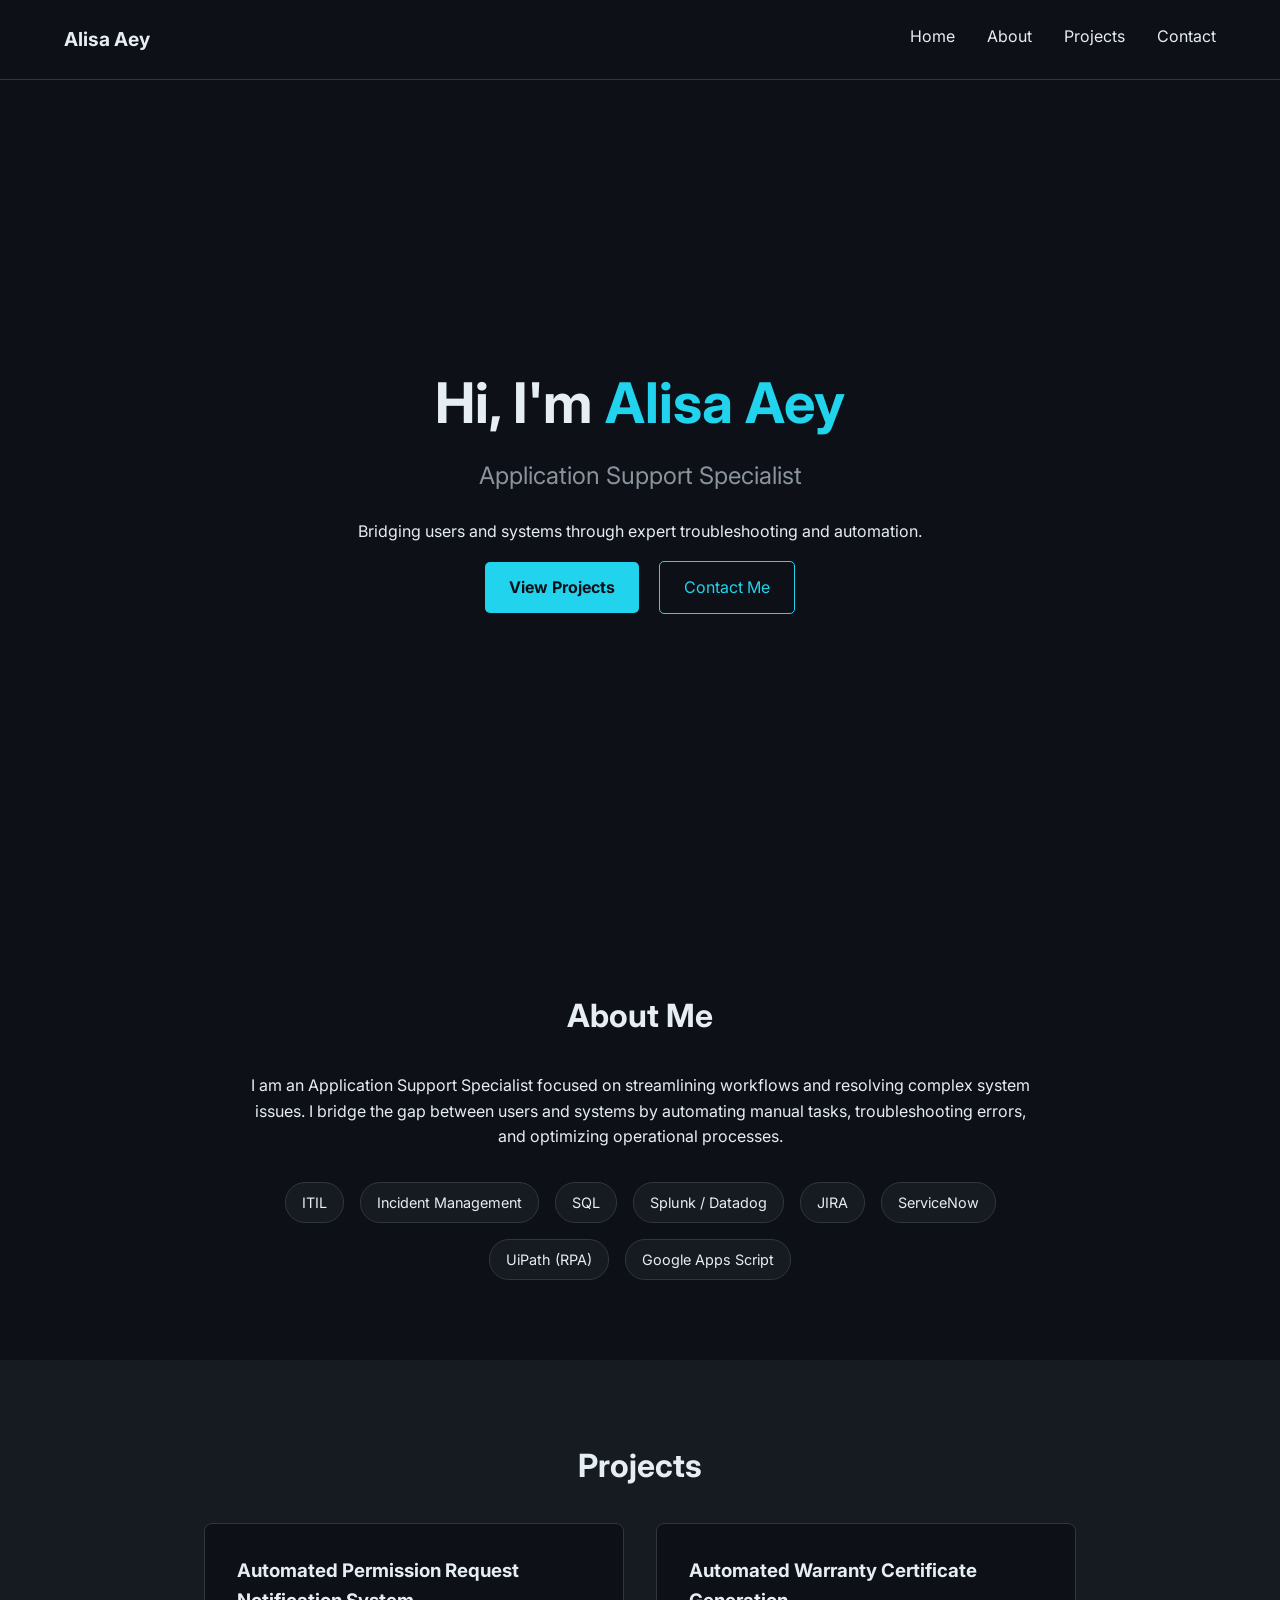
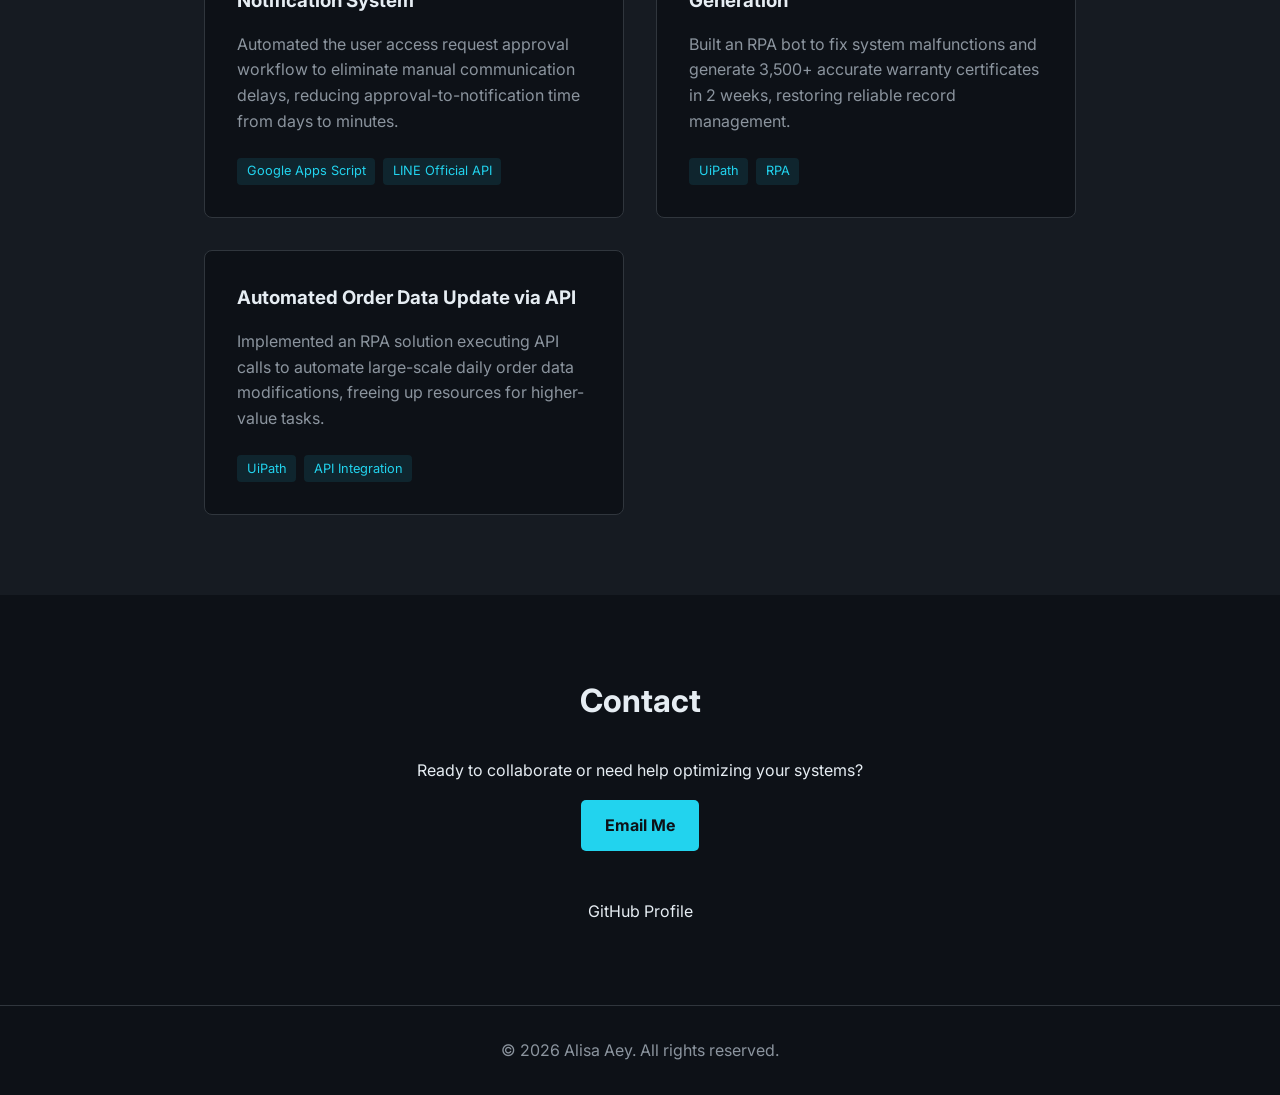
==== index.html @ 1a0c2f9a "Initial commit for portfolio site" ====
<!DOCTYPE html>
<html lang="en">
<head>
    <meta charset="UTF-8">
    <meta name="viewport" content="width=device-width, initial-scale=1.0">
    <title>Alisa Aey - Application Support Specialist</title>
    <link href="https://fonts.googleapis.com/css2?family=Inter:wght@300;400;600;700&display=swap" rel="stylesheet">
    <link rel="stylesheet" href="style.css">
</head>
<body>
    <nav class="navbar">
        <div class="logo">Alisa Aey</div>
        <ul class="nav-links">
            <li><a href="#home">Home</a></li>
            <li><a href="#about">About</a></li>
            <li><a href="#projects">Projects</a></li>
            <li><a href="#contact">Contact</a></li>
        </ul>
    </nav>

    <header id="home" class="hero">
        <div class="hero-content">
            <h1>Hi, I'm <span class="highlight">Alisa Aey</span></h1>
            <h2>Application Support Specialist</h2>
            <p>Bridging users and systems through expert troubleshooting and automation.</p>
            <div class="cta-buttons">
                <a href="#projects" class="btn btn-primary">View Projects</a>
                <a href="#contact" class="btn btn-secondary">Contact Me</a>
            </div>
        </div>
    </header>

    <section id="about" class="section-padding">
        <div class="container">
            <h2 class="section-title">About Me</h2>
            <div class="about-content">
                <p>I am an Application Support Specialist focused on streamlining workflows and resolving complex system issues. I bridge the gap between users and systems by automating manual tasks, troubleshooting errors, and optimizing operational processes.</p>
                <div class="skills-grid">
                    <span>ITIL</span>
                    <span>Incident Management</span>
                    <span>SQL</span>
                    <span>Splunk / Datadog</span>
                    <span>JIRA</span>
                    <span>ServiceNow</span>
                    <span>UiPath (RPA)</span>
                    <span>Google Apps Script</span>
                </div>
            </div>
        </div>
    </section>

    <section id="projects" class="section-padding bg-alt">
        <div class="container">
            <h2 class="section-title">Projects</h2>
            <div class="projects-grid">
                <!-- Project 1 -->
                <div class="project-card">
                    <h3>Automated Permission Request Notification System</h3>
                    <p>Automated the user access request approval workflow to eliminate manual communication delays, reducing approval-to-notification time from days to minutes.</p>
                    <div class="tech-tags">
                        <span>Google Apps Script</span>
                        <span>LINE Official API</span>
                    </div>
                </div>
                <!-- Project 2 -->
                <div class="project-card">
                    <h3>Automated Warranty Certificate Generation</h3>
                    <p>Built an RPA bot to fix system malfunctions and generate 3,500+ accurate warranty certificates in 2 weeks, restoring reliable record management.</p>
                    <div class="tech-tags">
                        <span>UiPath</span>
                        <span>RPA</span>
                    </div>
                </div>
                <!-- Project 3 -->
                <div class="project-card">
                    <h3>Automated Order Data Update via API</h3>
                    <p>Implemented an RPA solution executing API calls to automate large-scale daily order data modifications, freeing up resources for higher-value tasks.</p>
                    <div class="tech-tags">
                        <span>UiPath</span>
                        <span>API Integration</span>
                    </div>
                </div>
            </div>
        </div>
    </section>

    <section id="contact" class="section-padding">
        <div class="container">
            <h2 class="section-title">Contact</h2>
            <div class="contact-content text-center">
                <p>Ready to collaborate or need help optimizing your systems?</p>
                <a href="mailto:tigre.m287@gmail.com" class="btn btn-primary">Email Me</a>
                <div class="social-links">
                    <a href="https://github.com/alisa-aey" target="_blank">GitHub Profile</a>
                </div>
            </div>
        </div>
    </section>

    <footer>
        <p>&copy; 2026 Alisa Aey. All rights reserved.</p>
    </footer>

    <script src="main.js"></script>
</body>
</html>
---- style.css ----
:root {
    --bg-color: #0d1117;
    --surface-color: #161b22;
    --border-color: #30363d;
    --text-primary: #e6edf3;
    --text-secondary: #8b949e;
    --accent-color: #22d3ee;
    --accent-hover: #67e8f9;
    --font-family: 'Inter', sans-serif;
}

* {
    margin: 0;
    padding: 0;
    box-sizing: border-box;
}

body {
    background-color: var(--bg-color);
    color: var(--text-primary);
    font-family: var(--font-family);
    line-height: 1.6;
}

.container {
    max-width: 1000px;
    margin: 0 auto;
    padding: 0 5%;
}

.navbar {
    display: flex;
    justify-content: space-between;
    padding: 1.5rem 5%;
    background-color: var(--bg-color);
    position: sticky;
    top: 0;
    border-bottom: 1px solid var(--border-color);
    z-index: 1000;
}

.logo {
    font-weight: 700;
    font-size: 1.2rem;
    color: var(--text-primary);
}

.nav-links {
    list-style: none;
    display: flex;
    gap: 2rem;
}

.nav-links a {
    color: var(--text-primary);
    text-decoration: none;
    transition: color 0.3s;
}

.nav-links a:hover {
    color: var(--accent-color);
}

.hero {
    height: calc(100vh - 70px);
    display: flex;
    align-items: center;
    justify-content: center;
    text-align: center;
    padding: 0 5%;
}

.hero h1 {
    font-size: 3.5rem;
    margin-bottom: 0.5rem;
}

.hero h2 {
    color: var(--text-secondary);
    font-weight: 400;
    margin-bottom: 1.5rem;
}

.highlight {
    color: var(--accent-color);
}

.btn {
    display: inline-block;
    padding: 0.8rem 1.5rem;
    border-radius: 5px;
    text-decoration: none;
    margin: 1rem 0.5rem;
    transition: all 0.3s;
}

.btn-primary {
    background-color: var(--accent-color);
    color: var(--bg-color);
    font-weight: bold;
}

.btn-primary:hover {
    background-color: var(--accent-hover);
    box-shadow: 0 0 15px rgba(34, 211, 238, 0.4);
}

.btn-secondary {
    border: 1px solid var(--accent-color);
    color: var(--accent-color);
}

.btn-secondary:hover {
    background-color: rgba(34, 211, 238, 0.1);
}

.section-padding {
    padding: 5rem 0;
}

.bg-alt {
    background-color: var(--surface-color);
}

.section-title {
    font-size: 2rem;
    margin-bottom: 2rem;
    text-align: center;
    color: var(--text-primary);
}

.placeholder-text {
    text-align: center;
    color: var(--text-secondary);
    font-style: italic;
}

footer {
    text-align: center;
    padding: 2rem;
    border-top: 1px solid var(--border-color);
    color: var(--text-secondary);
}

/* Custom additions for content sections */
.about-content {
    text-align: center;
    max-width: 800px;
    margin: 0 auto;
}

.skills-grid {
    display: flex;
    flex-wrap: wrap;
    justify-content: center;
    gap: 1rem;
    margin-top: 2rem;
}

.skills-grid span {
    background-color: var(--surface-color);
    padding: 0.5rem 1rem;
    border-radius: 20px;
    border: 1px solid var(--border-color);
    font-size: 0.9rem;
}

.projects-grid {
    display: grid;
    grid-template-columns: repeat(auto-fit, minmax(300px, 1fr));
    gap: 2rem;
    margin-top: 2rem;
}

.project-card {
    background-color: var(--bg-color);
    padding: 2rem;
    border-radius: 8px;
    border: 1px solid var(--border-color);
    transition: transform 0.3s;
}

.project-card:hover {
    transform: translateY(-5px);
    border-color: var(--accent-color);
}

.project-card h3 {
    margin-bottom: 1rem;
    color: var(--text-primary);
}

.project-card p {
    color: var(--text-secondary);
    margin-bottom: 1.5rem;
}

.tech-tags {
    display: flex;
    flex-wrap: wrap;
    gap: 0.5rem;
}

.tech-tags span {
    font-size: 0.8rem;
    color: var(--accent-color);
    background-color: rgba(34, 211, 238, 0.1);
    padding: 0.2rem 0.6rem;
    border-radius: 4px;
}

.text-center {
    text-align: center;
}

.social-links {
    margin-top: 2rem;
}

.social-links a {
    color: var(--text-primary);
    text-decoration: none;
    margin: 0 1rem;
}

.social-links a:hover {
    color: var(--accent-color);
}
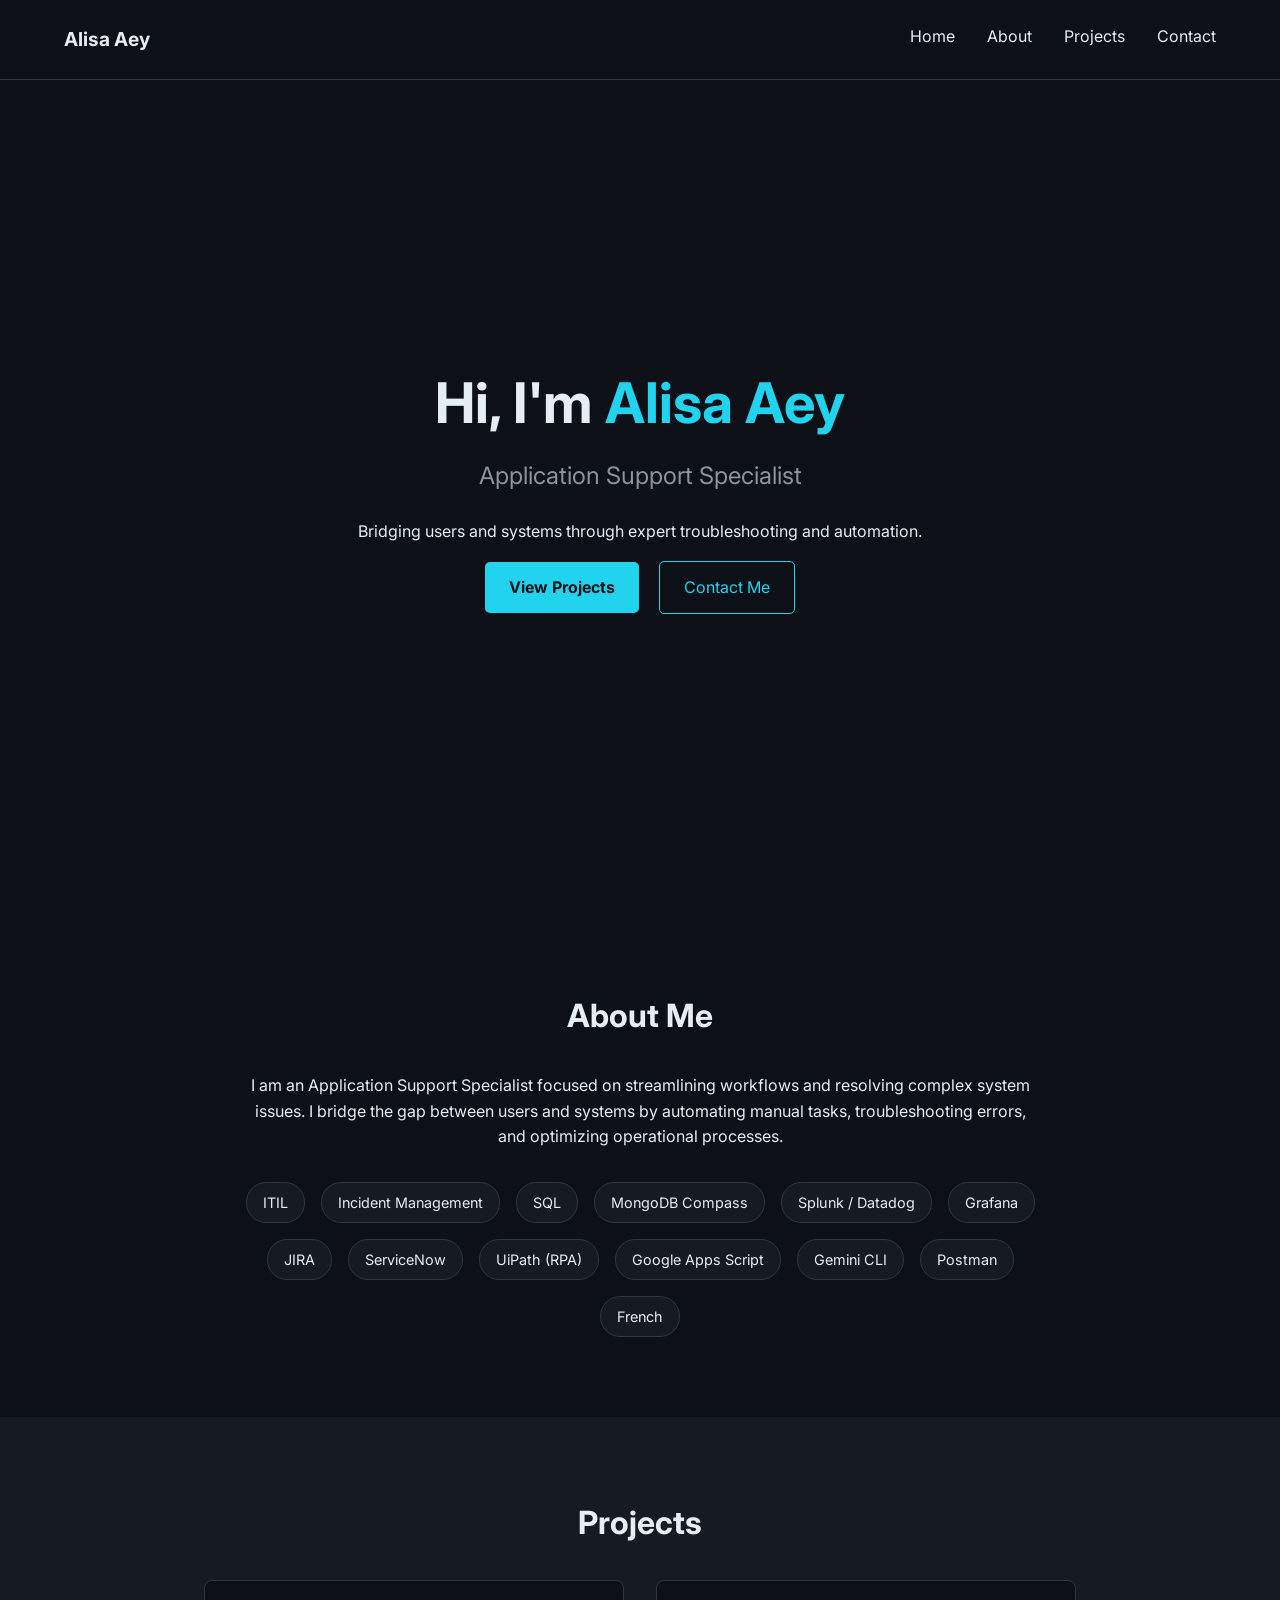
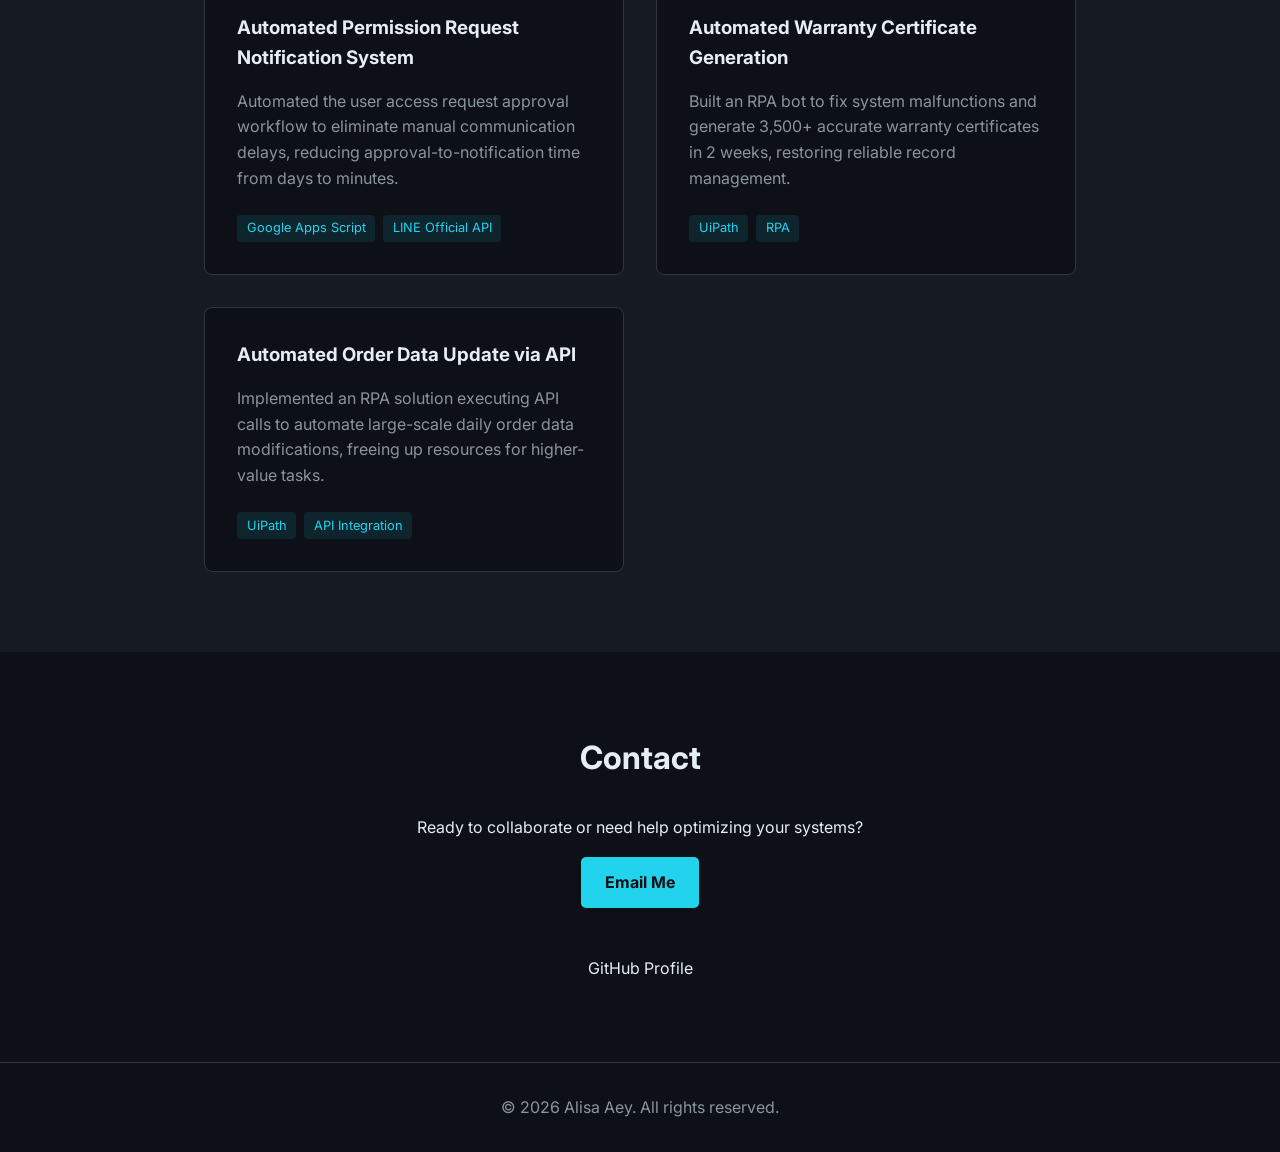
==== commit 179f295c: "Add new skills to About Me section" ====
--- a/index.html
+++ b/index.html
@@ -39,11 +39,16 @@
                     <span>ITIL</span>
                     <span>Incident Management</span>
                     <span>SQL</span>
+                    <span>MongoDB Compass</span>
                     <span>Splunk / Datadog</span>
+                    <span>Grafana</span>
                     <span>JIRA</span>
                     <span>ServiceNow</span>
                     <span>UiPath (RPA)</span>
                     <span>Google Apps Script</span>
+                    <span>Gemini CLI</span>
+                    <span>Postman</span>
+                    <span>French</span>
                 </div>
             </div>
         </div>
@@ -89,7 +94,7 @@
             <h2 class="section-title">Contact</h2>
             <div class="contact-content text-center">
                 <p>Ready to collaborate or need help optimizing your systems?</p>
-                <a href="mailto:tigre.m287@gmail.com" class="btn btn-primary">Email Me</a>
+                <a href="mailto:aey.alisarit@gmail.com" class="btn btn-primary">Email Me</a>
                 <div class="social-links">
                     <a href="https://github.com/alisa-aey" target="_blank">GitHub Profile</a>
                 </div>
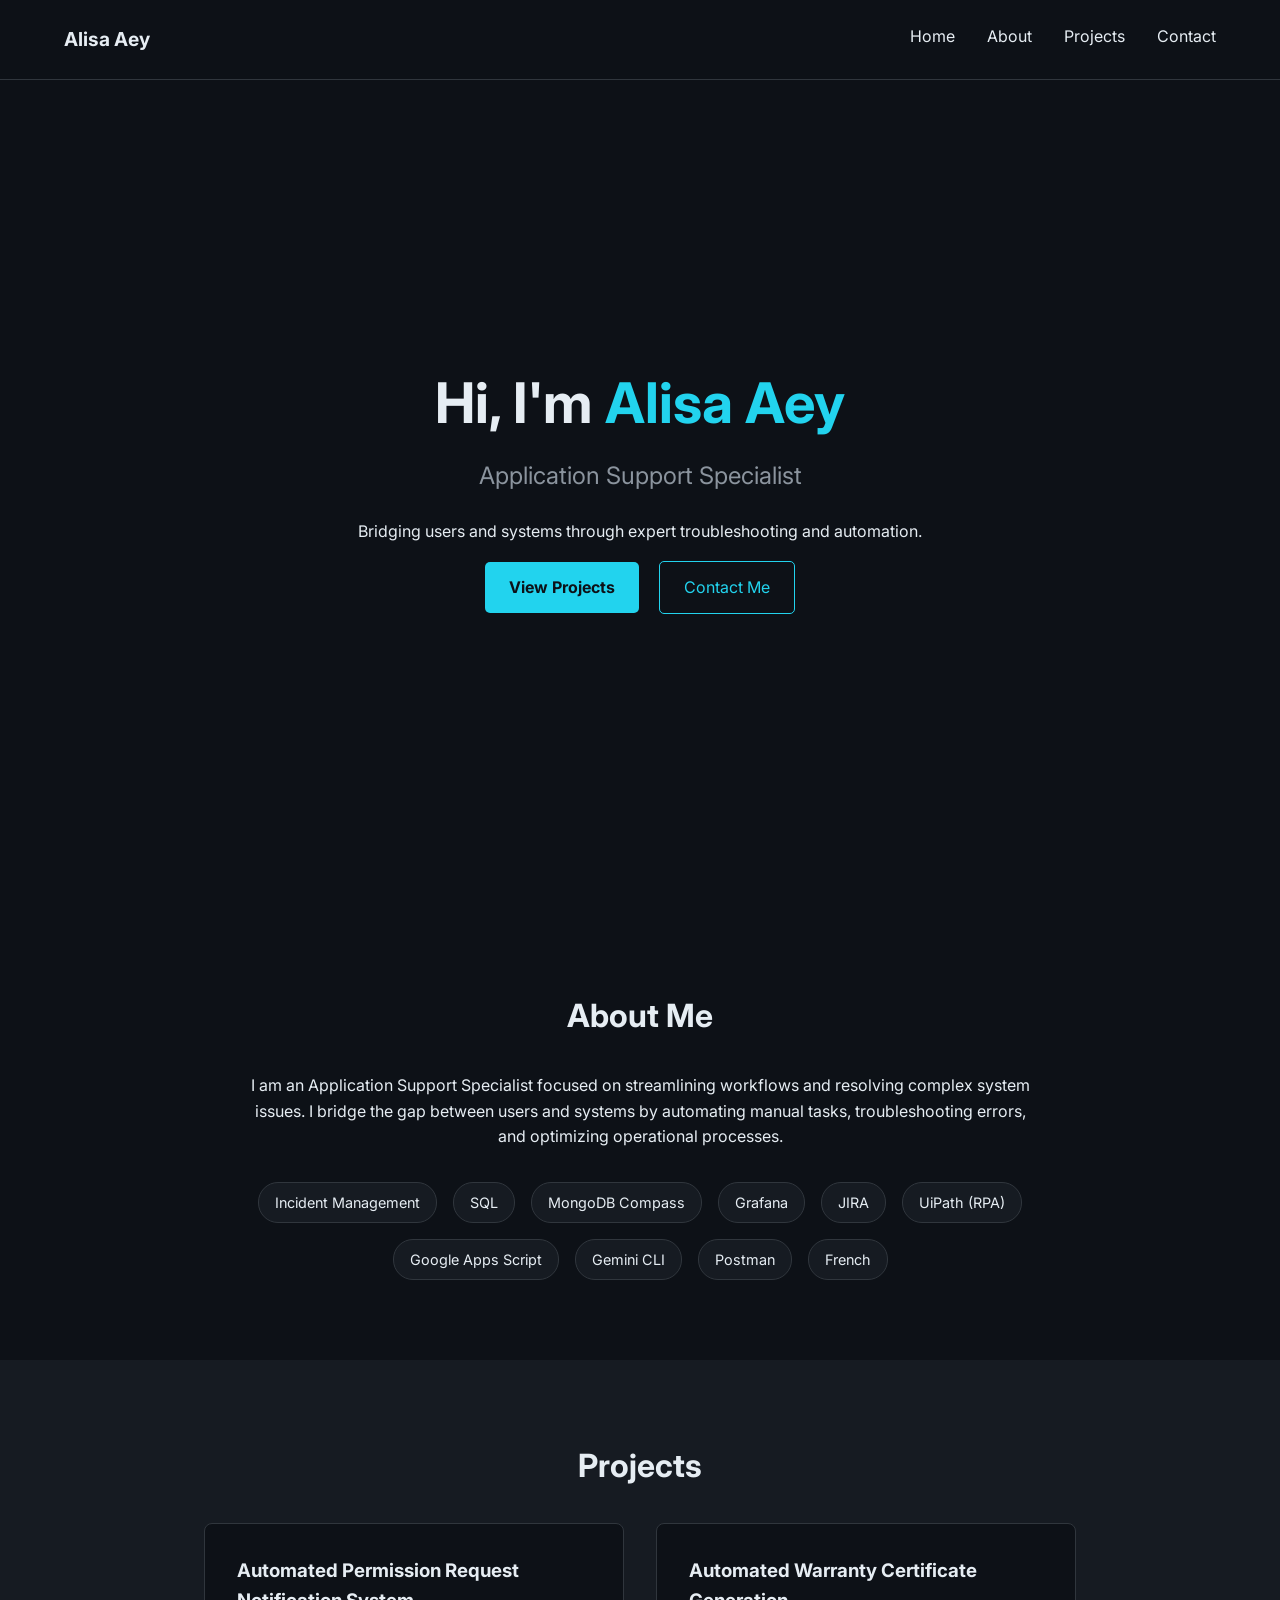
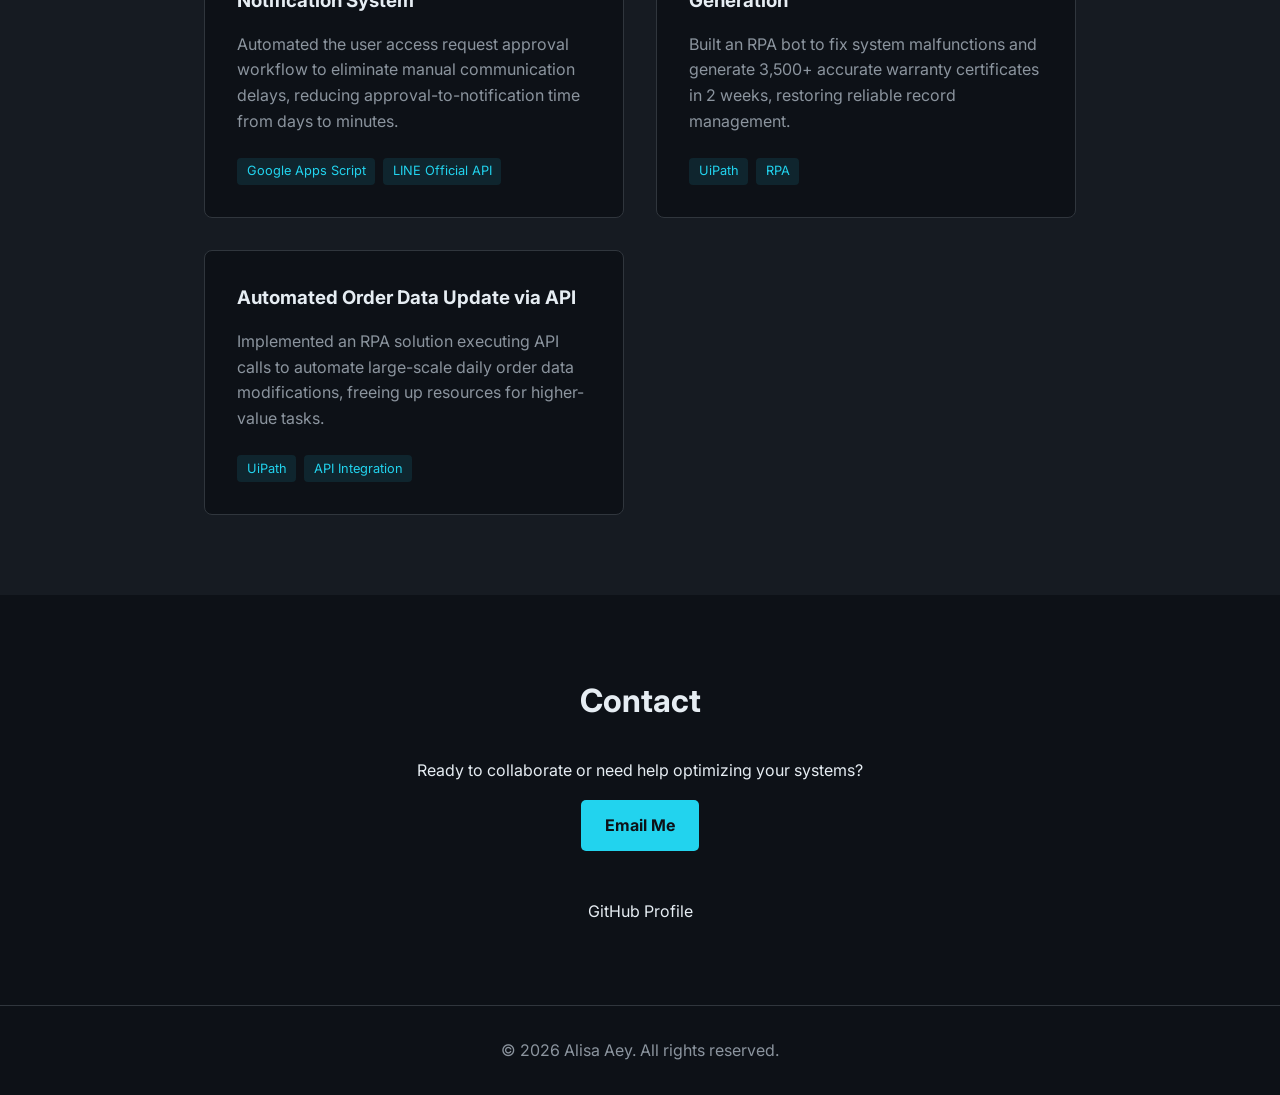
==== commit 76f7b3e0: "Remove ITIL, Splunk/Datadog, and ServiceNow from skills" ====
--- a/index.html
+++ b/index.html
@@ -36,14 +36,11 @@
             <div class="about-content">
                 <p>I am an Application Support Specialist focused on streamlining workflows and resolving complex system issues. I bridge the gap between users and systems by automating manual tasks, troubleshooting errors, and optimizing operational processes.</p>
                 <div class="skills-grid">
-                    <span>ITIL</span>
                     <span>Incident Management</span>
                     <span>SQL</span>
                     <span>MongoDB Compass</span>
-                    <span>Splunk / Datadog</span>
                     <span>Grafana</span>
                     <span>JIRA</span>
-                    <span>ServiceNow</span>
                     <span>UiPath (RPA)</span>
                     <span>Google Apps Script</span>
                     <span>Gemini CLI</span>
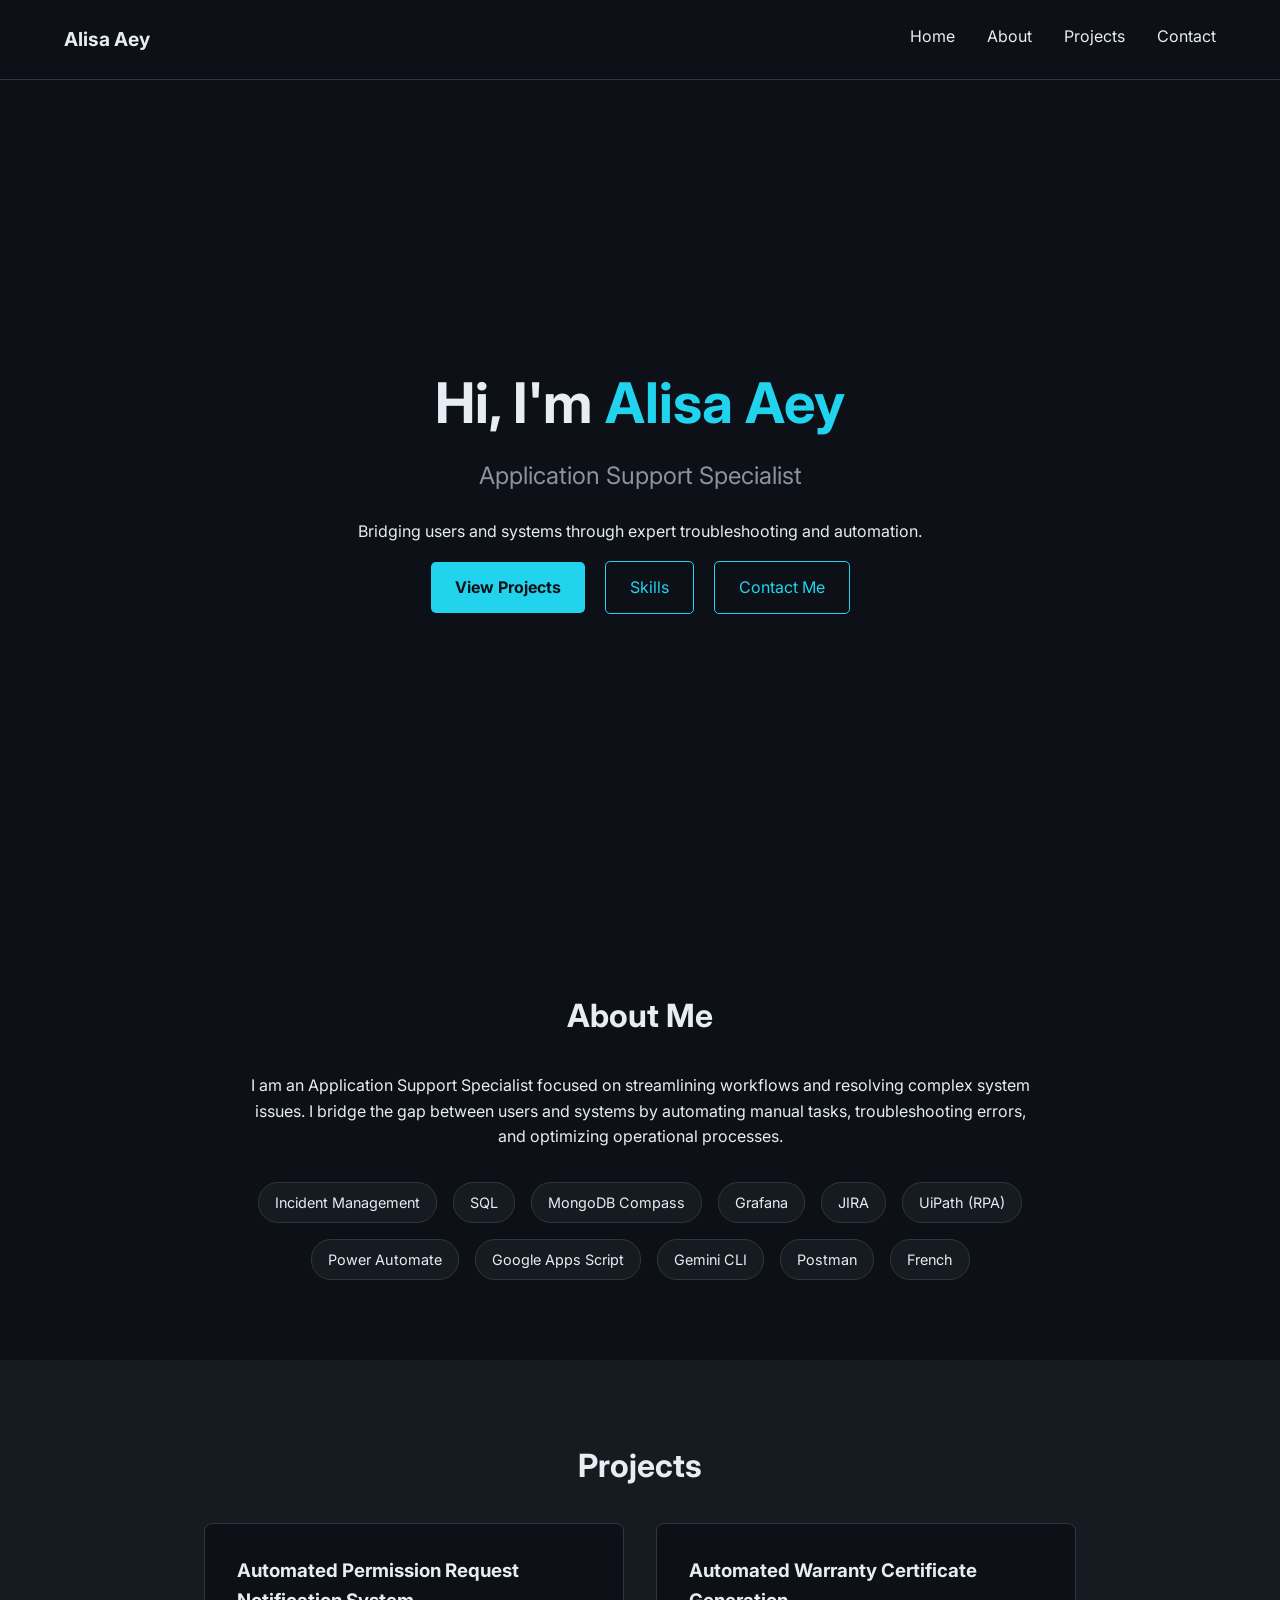
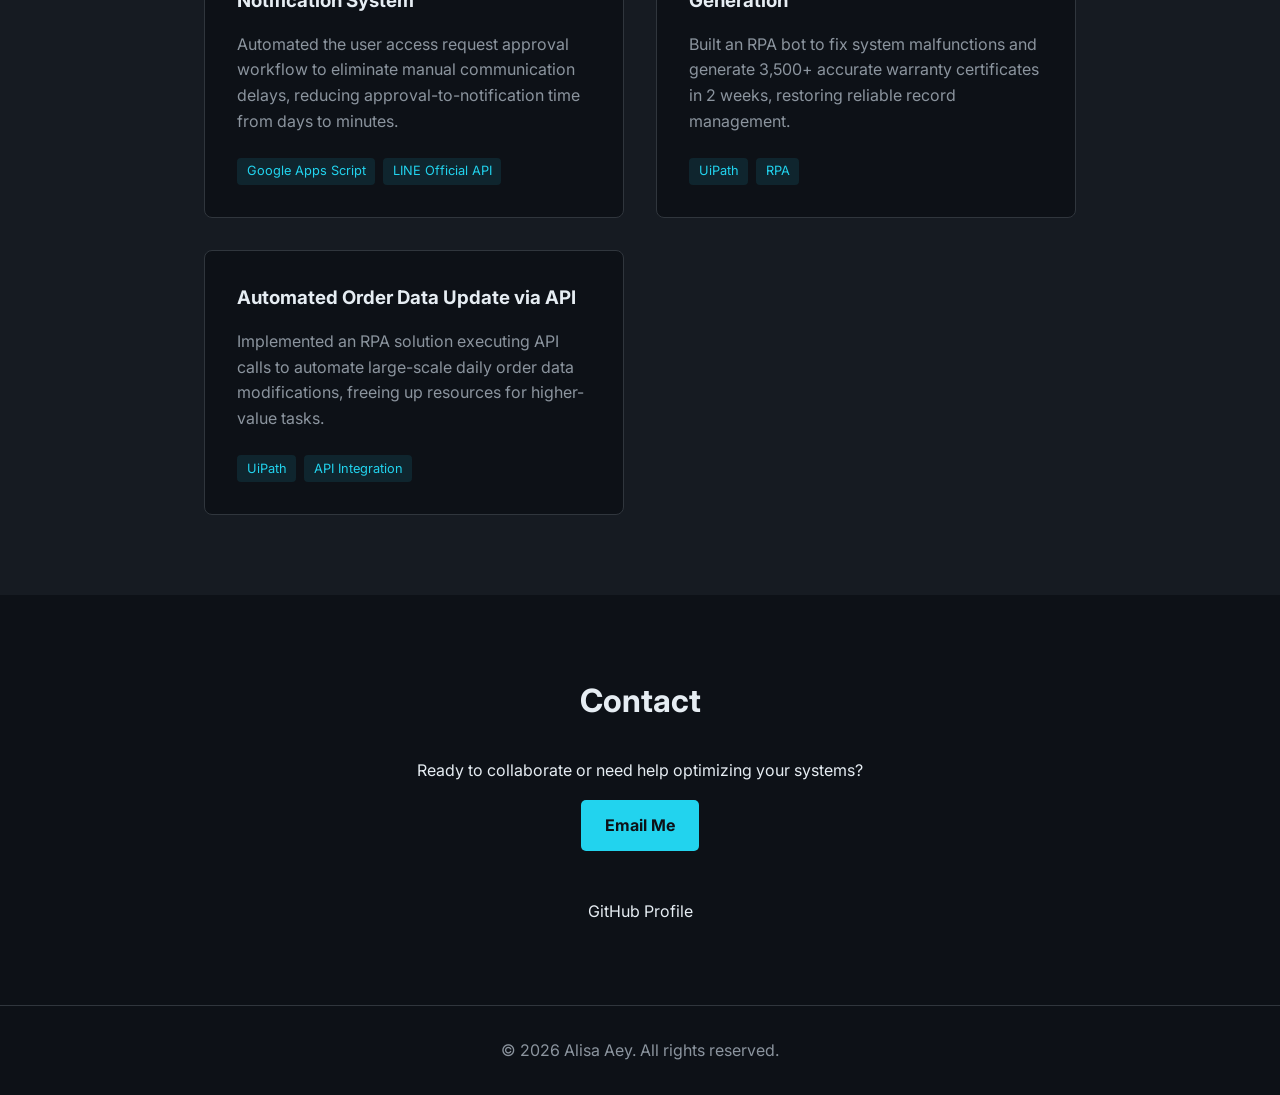
==== commit 0d752852: "Add Skills button to hero section Co-authored-by: factory-droid[bot] <138933559+factory-droid[bot]@u" ====
--- a/index.html
+++ b/index.html
@@ -25,6 +25,7 @@
             <p>Bridging users and systems through expert troubleshooting and automation.</p>
             <div class="cta-buttons">
                 <a href="#projects" class="btn btn-primary">View Projects</a>
+                <a href="#about" class="btn btn-secondary">Skills</a>
                 <a href="#contact" class="btn btn-secondary">Contact Me</a>
             </div>
         </div>
@@ -42,6 +43,7 @@
                     <span>Grafana</span>
                     <span>JIRA</span>
                     <span>UiPath (RPA)</span>
+                    <span>Power Automate</span>
                     <span>Google Apps Script</span>
                     <span>Gemini CLI</span>
                     <span>Postman</span>
